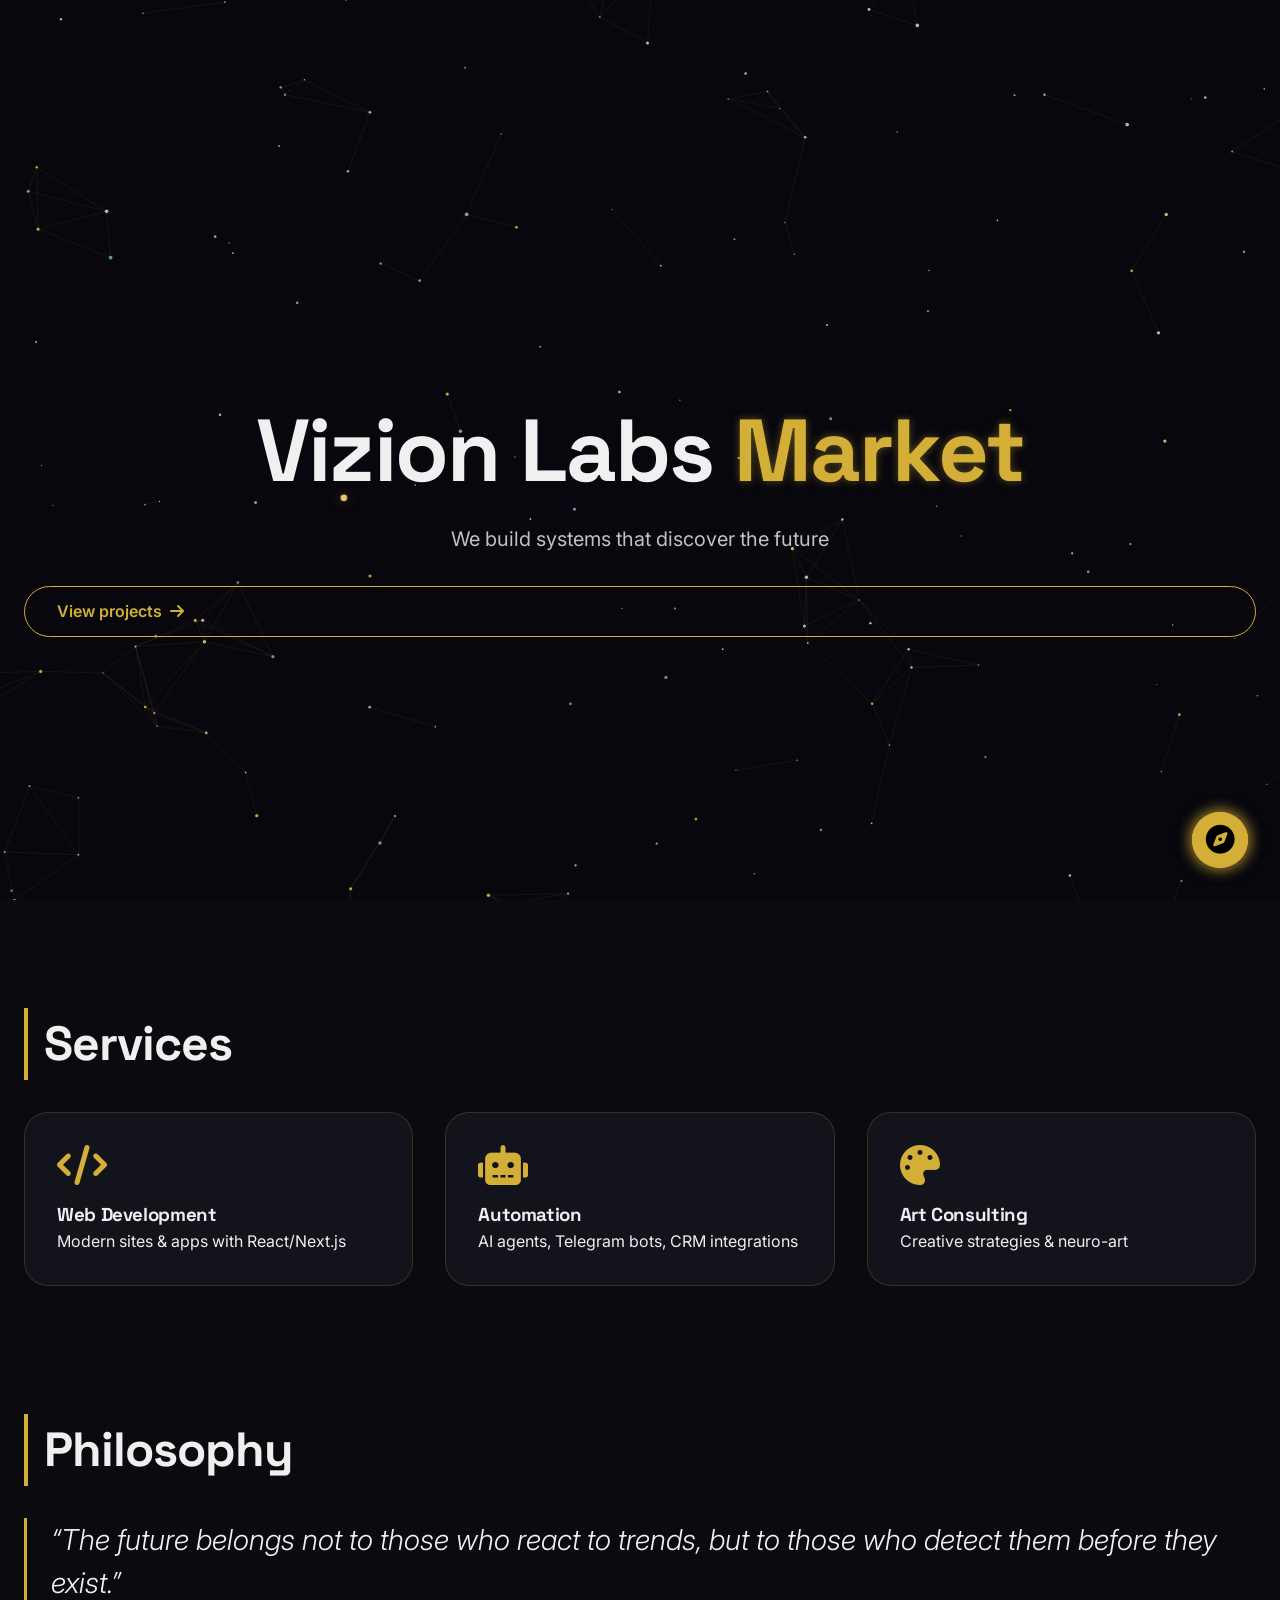
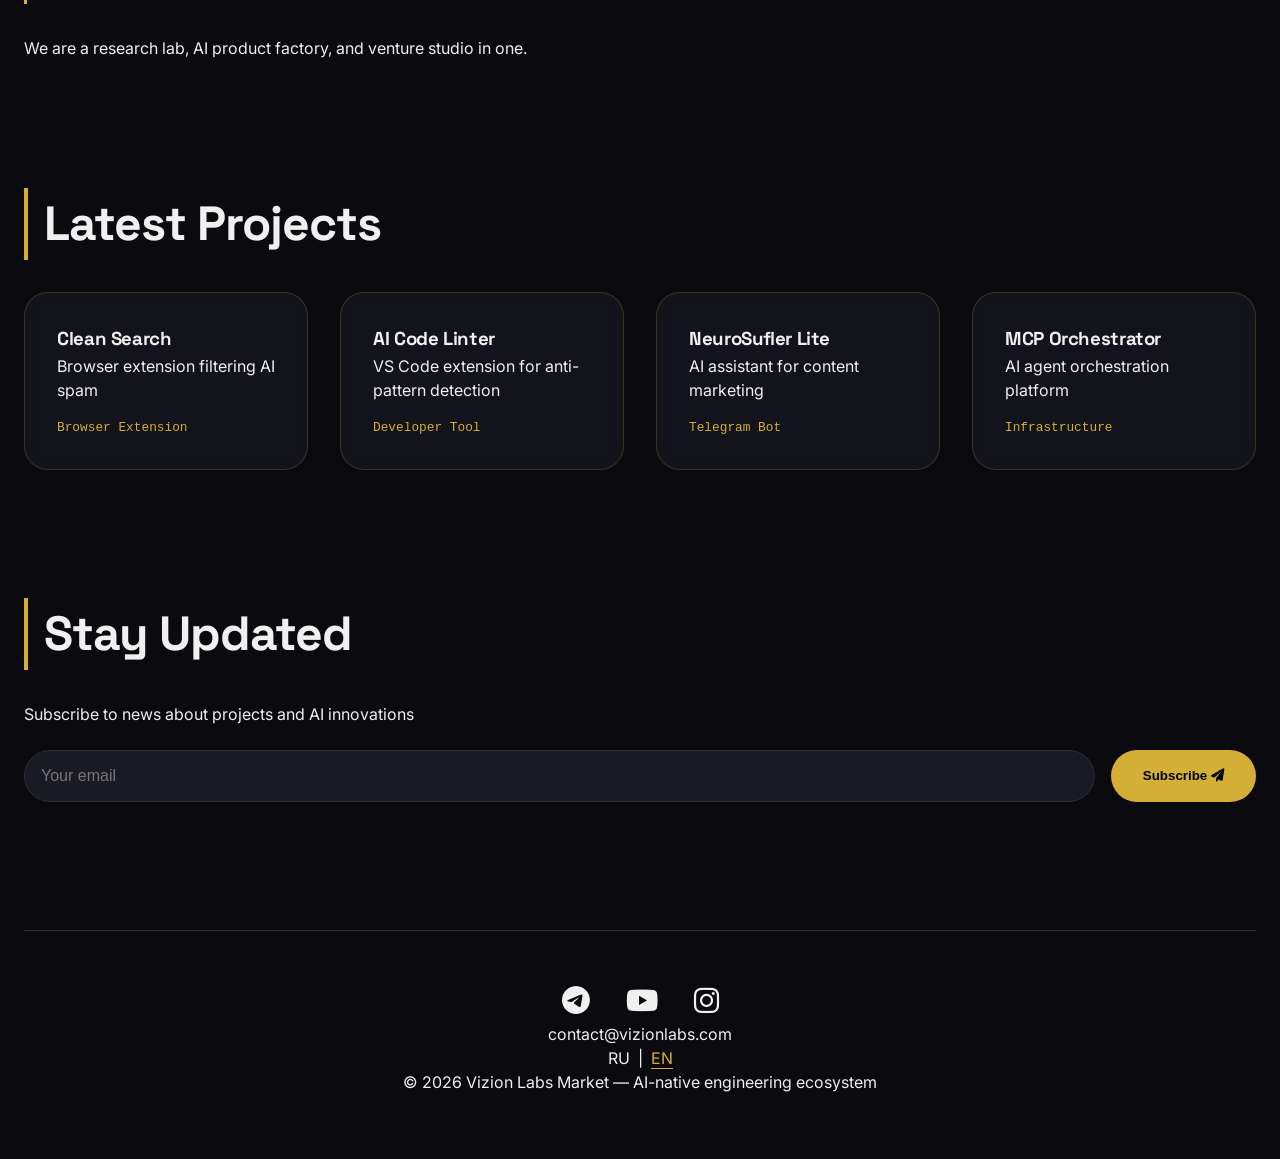
==== en/index.html @ ea59fa5a "Initial commit" ====
<!DOCTYPE html>
<html lang="en">
<head>
    <meta charset="UTF-8">
    <meta name="viewport" content="width=device-width, initial-scale=1.0, viewport-fit=cover">
    <title>Vizion Labs Market | Building the Future with AI</title>
    <meta name="description" content="Web development, automation, art consulting. Modern solutions for business.">
    <link rel="stylesheet" href="/css/styles.css">
    <link rel="stylesheet" href="https://cdnjs.cloudflare.com/ajax/libs/font-awesome/6.0.0-beta3/css/all.min.css">
    <link href="https://fonts.googleapis.com/css2?family=Inter:opsz,wght@14..32,300;14..32,400;14..32,600;14..32,700&family=Space+Grotesk:wght@400;500;600&display=swap" rel="stylesheet">
</head>
<body>

<canvas id="starCanvas"></canvas>

<!-- Вуаль и кольцо (центральное) -->
<div id="ringVeil" class="ring-veil" aria-hidden="true"></div>
<div id="ringMenu" class="ring-menu" aria-hidden="true">
    <div class="ringItem" data-action="atrium"><i class="fas fa-home"></i><span>Главная</span></div>
    <div class="ringItem" data-action="services"><i class="fas fa-cogs"></i><span>Услуги</span></div>
    <div class="ringItem" data-action="projects"><i class="fas fa-folder-open"></i><span>Проекты</span></div>
    <div class="ringItem" data-action="subscribe"><i class="fas fa-envelope"></i><span>Подписка</span></div>
    <div class="ringItem" data-action="lang"><i class="fas fa-globe"></i><span>English</span></div>
    <div class="ringItem" data-action="close"><i class="fas fa-times"></i><span>Закрыть</span></div>
</div>

<button id="radialToggle" class="radial-toggle"><i class="fas fa-compass"></i></button>
<div id="radialMenu" class="radial-menu hidden">
    <div class="radial-item" data-target="home"><i class="fas fa-home"></i><span>Главная</span></div>
    <div class="radial-item" data-target="services"><i class="fas fa-cogs"></i><span>Услуги</span></div>
    <div class="radial-item" data-target="projects"><i class="fas fa-folder-open"></i><span>Проекты</span></div>
    <div class="radial-item" data-target="subscribe"><i class="fas fa-envelope"></i><span>Подписка</span></div>
    <div class="radial-item lang-toggle" data-lang="en"><i class="fas fa-globe"></i><span>English</span></div>
</div>

<div id="tabHint" style="position: fixed; bottom: 20px; left: 20px; background: rgba(0,0,0,0.7); color: #d4af37; padding: 8px 16px; border-radius: 40px; font-size: 0.8rem; opacity: 0; transition: opacity 0.3s; z-index: 10000; pointer-events: none;">Press [Tab] for Nexus Ring</div>

<div class="container">
    <section class="hero" id="home">
        <h1 class="glow">Vizion Labs <span class="gold">Market</span></h1>
        <p class="subtitle">We build systems that discover the future</p>
        <a href="#projects" class="btn-primary">View projects <i class="fas fa-arrow-right"></i></a>
    </section>

    <section class="services" id="services">
        <h2>Services</h2>
        <div class="cards">
            <div class="card"><i class="fas fa-code"></i><h3>Web Development</h3><p>Modern sites & apps with React/Next.js</p></div>
            <div class="card"><i class="fas fa-robot"></i><h3>Automation</h3><p>AI agents, Telegram bots, CRM integrations</p></div>
            <div class="card"><i class="fas fa-palette"></i><h3>Art Consulting</h3><p>Creative strategies & neuro-art</p></div>
        </div>
    </section>

    <section class="about" id="about">
        <h2>Philosophy</h2>
        <p class="quote">“The future belongs not to those who react to trends, but to those who detect them before they exist.”</p>
        <p>We are a research lab, AI product factory, and venture studio in one.</p>
    </section>

    <section class="projects" id="projects">
        <h2>Latest Projects</h2>
        <div class="project-grid">
            <div class="project-card"><h3>Clean Search</h3><p>Browser extension filtering AI spam</p><span class="tech">Browser Extension</span></div>
            <div class="project-card"><h3>AI Code Linter</h3><p>VS Code extension for anti-pattern detection</p><span class="tech">Developer Tool</span></div>
            <div class="project-card"><h3>NeuroSufler Lite</h3><p>AI assistant for content marketing</p><span class="tech">Telegram Bot</span></div>
            <div class="project-card"><h3>MCP Orchestrator</h3><p>AI agent orchestration platform</p><span class="tech">Infrastructure</span></div>
        </div>
    </section>

    <section class="subscribe" id="subscribe">
        <h2>Stay Updated</h2>
        <p>Subscribe to news about projects and AI innovations</p>
        <form id="subscribeForm">
            <input type="email" id="email" placeholder="Your email" required>
            <button type="submit">Subscribe <i class="fas fa-paper-plane"></i></button>
        </form>
        <div id="formMessage" class="message"></div>
    </section>

    <footer>
        <div class="social-links">
            <a href="https://t.me/vizion_labs" target="_blank" aria-label="Telegram"><i class="fab fa-telegram"></i></a>
            <a href="https://youtube.com/@vizionlabs" target="_blank" aria-label="YouTube"><i class="fab fa-youtube"></i></a>
            <a href="https://instagram.com/vizionlabs" target="_blank" aria-label="Instagram"><i class="fab fa-instagram"></i></a>
        </div>
        <p>contact@vizionlabs.com</p>
        <div class="lang-switch">
            <a href="/">RU</a> | <a href="/en/" class="active">EN</a>
        </div>
        <p class="copyright">© 2026 Vizion Labs Market — AI-native engineering ecosystem</p>
    </footer>
</div>

<button id="radialToggle" class="radial-toggle"><i class="fas fa-compass"></i></button>
<div id="radialMenu" class="radial-menu hidden">
    <div class="radial-item" data-target="home"><i class="fas fa-home"></i><span>Home</span></div>
    <div class="radial-item" data-target="services"><i class="fas fa-cogs"></i><span>Services</span></div>
    <div class="radial-item" data-target="projects"><i class="fas fa-folder-open"></i><span>Projects</span></div>
    <div class="radial-item" data-target="subscribe"><i class="fas fa-envelope"></i><span>Subscribe</span></div>
    <div class="radial-item lang-toggle" data-lang="ru"><i class="fas fa-globe"></i><span>Русский</span></div>
</div>

<script src="/js/starfield.js"></script>
<script src="/js/radial-menu.js"></script>
<script src="/js/main.js"></script>
</body>
<!-- Control ring  -->
<div id="ringVeil" class="ring-veil" aria-hidden="true"></div>
<div id="ringMenu" class="ring-menu" aria-hidden="true">
    <div class="ringItem" data-action="atrium">
        <i class="fas fa-home"></i><span>Home</span>
    </div>
    <div class="ringItem" data-action="services">
        <i class="fas fa-cogs"></i><span>Services</span>
    </div>
    <div class="ringItem" data-action="projects">
        <i class="fas fa-folder-open"></i><span>Projects</span>
    </div>
    <div class="ringItem" data-action="subscribe">
        <i class="fas fa-envelope"></i><span>Subscribe</span>
    </div>
    <div class="ringItem" data-action="lang">
        <i class="fas fa-globe"></i><span>English</span>
    </div>
    <div class="ringItem" data-action="close">
        <i class="fas fa-times"></i><span>Close</span>
    </div>
</div>
</html>
---- css/styles.css ----
:root {
    --black: #0a0a0f;
    --gray-dark: #1a1a24;
    --gray: #2c2c3a;
    --white: #f0f0f0;
    --gold: #d4af37;
    --gold-glow: rgba(212, 175, 55, 0.4);
    --font-sans: 'Inter', system-ui, -apple-system, sans-serif;
    --font-heading: 'Space Grotesk', monospace;
}

* {
    margin: 0;
    padding: 0;
    box-sizing: border-box;
}

body {
    background-color: var(--black);
    color: var(--white);
    font-family: var(--font-sans);
    line-height: 1.5;
    overflow-x: hidden;
}

canvas#starCanvas {
    position: fixed;
    top: 0;
    left: 0;
    width: 100%;
    height: 100%;
    z-index: 0;
    pointer-events: none;
}

.container {
    position: relative;
    z-index: 1;
    max-width: 1280px;
    margin: 0 auto;
    padding: 2rem 1.5rem;
}

section {
    margin: 8rem 0;
    scroll-margin-top: 2rem;
}

h1, h2, h3 {
    font-family: var(--font-heading);
    letter-spacing: -0.02em;
}

h1 {
    font-size: clamp(3rem, 8vw, 5.5rem);
    font-weight: 700;
    line-height: 1.1;
}

h1 .gold {
    color: var(--gold);
    text-shadow: 0 0 8px var(--gold-glow);
}

h2 {
    font-size: clamp(2rem, 5vw, 3rem);
    margin-bottom: 2rem;
    border-left: 4px solid var(--gold);
    padding-left: 1rem;
}

.hero {
    min-height: 80vh;
    display: flex;
    flex-direction: column;
    justify-content: center;
    text-align: center;
}

.subtitle {
    font-size: 1.25rem;
    margin: 1.5rem 0 2rem;
    opacity: 0.8;
    max-width: 600px;
    margin-left: auto;
    margin-right: auto;
}

.btn-primary {
    display: inline-flex;
    align-items: center;
    gap: 0.5rem;
    background: transparent;
    border: 1px solid var(--gold);
    color: var(--gold);
    padding: 0.8rem 2rem;
    font-weight: 600;
    border-radius: 40px;
    text-decoration: none;
    transition: all 0.3s ease;
}

.btn-primary:hover {
    background: var(--gold);
    color: var(--black);
    box-shadow: 0 0 15px var(--gold-glow);
}

.cards, .project-grid {
    display: grid;
    grid-template-columns: repeat(auto-fit, minmax(280px, 1fr));
    gap: 2rem;
    margin-top: 1rem;
}

.card, .project-card {
    background: rgba(26, 26, 36, 0.6);
    backdrop-filter: blur(8px);
    border-radius: 24px;
    padding: 2rem;
    border: 1px solid rgba(212, 175, 55, 0.2);
    transition: transform 0.2s, border-color 0.2s;
}

.card:hover, .project-card:hover {
    transform: translateY(-5px);
    border-color: var(--gold);
}

.card i, .project-card i {
    font-size: 2.5rem;
    color: var(--gold);
    margin-bottom: 1rem;
}

.quote {
    font-size: 1.8rem;
    font-style: italic;
    border-left: 3px solid var(--gold);
    padding-left: 1.5rem;
    margin: 2rem 0;
    font-weight: 300;
}

.tech {
    display: inline-block;
    margin-top: 1rem;
    font-size: 0.8rem;
    color: var(--gold);
    font-family: monospace;
}

.subscribe form {
    display: flex;
    flex-wrap: wrap;
    gap: 1rem;
    margin-top: 1.5rem;
}

.subscribe input {
    flex: 2;
    min-width: 200px;
    padding: 1rem;
    background: var(--gray-dark);
    border: 1px solid var(--gray);
    border-radius: 40px;
    color: white;
    font-size: 1rem;
}

.subscribe button {
    background: var(--gold);
    border: none;
    padding: 0 2rem;
    border-radius: 40px;
    font-weight: bold;
    cursor: pointer;
    transition: 0.2s;
}

.subscribe button:hover {
    background: #e2c044;
    transform: scale(0.98);
}

.message {
    margin-top: 1rem;
    font-size: 0.9rem;
}

footer {
    text-align: center;
    padding: 3rem 0 2rem;
    border-top: 1px solid var(--gray);
    margin-top: 4rem;
}

.social-links a {
    color: var(--white);
    font-size: 1.8rem;
    margin: 0 1rem;
    transition: color 0.2s;
}

.social-links a:hover {
    color: var(--gold);
}

.lang-switch a {
    color: var(--white);
    text-decoration: none;
    margin: 0 0.25rem;
}

.lang-switch a.active {
    color: var(--gold);
    border-bottom: 1px solid var(--gold);
}

/* Радиальное меню */
.radial-toggle {
    position: fixed;
    bottom: 2rem;
    right: 2rem;
    width: 56px;
    height: 56px;
    background: var(--gold);
    border: none;
    border-radius: 50%;
    font-size: 1.8rem;
    cursor: pointer;
    z-index: 200;
    box-shadow: 0 0 15px rgba(212,175,55,0.5);
    transition: 0.2s;
}

.radial-toggle:hover {
    transform: scale(1.05);
}

.radial-menu {
    position: fixed;
    bottom: 6rem;
    right: 2rem;
    display: flex;
    flex-direction: column;
    gap: 0.75rem;
    z-index: 199;
    background: rgba(10,10,15,0.9);
    backdrop-filter: blur(16px);
    padding: 1rem;
    border-radius: 40px;
    border: 1px solid var(--gold);
    transition: all 0.2s;
}

.radial-menu.hidden {
    display: none;
}

.radial-item {
    display: flex;
    align-items: center;
    gap: 0.75rem;
    padding: 0.5rem 1.2rem;
    cursor: pointer;
    border-radius: 40px;
    transition: background 0.2s;
}

.radial-item:hover {
    background: rgba(212,175,55,0.2);
}

.radial-item i {
    width: 24px;
    color: var(--gold);
}

@media (max-width: 768px) {
    .container {
        padding: 1rem;
    }
    section {
        margin: 4rem 0;
    }
    .quote {
        font-size: 1.2rem;
    }
    .radial-menu {
        right: 1rem;
        bottom: 5rem;
    }
}

/* Размытие фона при открытом меню */
body.menu-open {
    overflow: hidden;
}

body.menu-open .container {
    filter: blur(4px);
    transition: filter 0.2s ease;
}

body.menu-open canvas#starCanvas {
    filter: blur(4px);
}

/* Радиальное меню (улучшенное) */
.radial-toggle {
    position: fixed;
    bottom: 2rem;
    right: 2rem;
    width: 56px;
    height: 56px;
    background: var(--gold);
    border: none;
    border-radius: 50%;
    font-size: 1.8rem;
    cursor: pointer;
    z-index: 200;
    box-shadow: 0 0 15px rgba(212,175,55,0.6);
    transition: 0.2s;
}

.radial-menu {
    position: fixed;
    bottom: 7rem;
    right: 2rem;
    display: flex;
    flex-direction: column;
    gap: 0.75rem;
    z-index: 210;
    background: rgba(10, 10, 20, 0.95);
    backdrop-filter: blur(12px);
    padding: 1rem 0.5rem;
    border-radius: 60px;
    border: 1px solid var(--gold);
    transition: all 0.2s;
    box-shadow: 0 0 20px rgba(0,0,0,0.5);
}

.radial-menu.hidden {
    display: none;
}

.radial-item {
    display: flex;
    align-items: center;
    gap: 0.75rem;
    padding: 0.5rem 1.2rem;
    cursor: pointer;
    border-radius: 40px;
    transition: background 0.2s;
}

.radial-item:hover {
    background: rgba(212, 175, 55, 0.25);
}

.radial-item i {
    width: 24px;
    color: var(--gold);
    font-size: 1.2rem;
}
/* Центральное кольцо Nexus Ring */
.ring-veil {
    position: fixed;
    top: 0;
    left: 0;
    width: 100%;
    height: 100%;
    background: rgba(0, 0, 0, 0.6);
    backdrop-filter: blur(8px);
    z-index: 9998;
    opacity: 0;
    visibility: hidden;
    transition: opacity 0.2s, visibility 0s linear 0.2s;
}
.ring-veil.active {
    opacity: 1;
    visibility: visible;
    transition: opacity 0.2s;
}
.ring-menu {
    position: fixed;
    top: 50%;
    left: 50%;
    transform: translate(-50%, -50%) scale(0.9);
    width: 280px;
    height: 280px;
    border-radius: 50%;
    background: rgba(10, 10, 20, 0.85);
    backdrop-filter: blur(12px);
    border: 2px solid var(--gold);
    box-shadow: 0 0 40px rgba(212, 175, 55, 0.3);
    z-index: 9999;
    opacity: 0;
    visibility: hidden;
    transition: 0.2s;
    display: flex;
    align-items: center;
    justify-content: center;
}
.ring-menu.active {
    opacity: 1;
    visibility: visible;
    transform: translate(-50%, -50%) scale(1);
}
.ringItem {
    position: absolute;
    width: 70px;
    height: 70px;
    background: rgba(0, 0, 0, 0.7);
    border: 1px solid var(--gold);
    border-radius: 50%;
    display: flex;
    flex-direction: column;
    align-items: center;
    justify-content: center;
    gap: 5px;
    cursor: pointer;
    transition: all 0.2s;
    color: var(--gold);
    font-size: 0.7rem;
    text-align: center;
    backdrop-filter: blur(4px);
}
.ringItem i {
    font-size: 1.6rem;
}
.ringItem:hover {
    background: var(--gold);
    color: black;
    transform: scale(1.05);
    border-color: white;
}
/* Расположение пунктов по кругу */
.ringItem[data-action="atrium"]    { top: 15%; left: 50%; transform: translateX(-50%); }
.ringItem[data-action="services"]  { top: 50%; right: 5%; transform: translateY(-50%); }
.ringItem[data-action="projects"]  { bottom: 15%; left: 50%; transform: translateX(-50%); }
.ringItem[data-action="subscribe"] { top: 50%; left: 5%; transform: translateY(-50%); }
.ringItem[data-action="lang"]      { top: 30%; right: 15%; }
.ringItem[data-action="close"]     { bottom: 30%; left: 15%; }

/* === Радиальное меню (компас) === */
.radial-toggle {
    position: fixed;
    bottom: 2rem;
    right: 2rem;
    width: 56px;
    height: 56px;
    background: var(--gold);
    border: none;
    border-radius: 50%;
    font-size: 1.8rem;
    cursor: pointer;
    z-index: 200;
    box-shadow: 0 0 15px rgba(212,175,55,0.6);
    transition: 0.2s;
}
.radial-toggle:hover {
    transform: scale(1.05);
}
.radial-menu {
    position: fixed;
    bottom: 6rem;
    right: 2rem;
    display: flex;
    flex-direction: column;
    gap: 0.75rem;
    background: rgba(10,10,20,0.95);
    backdrop-filter: blur(16px);
    padding: 1rem;
    border-radius: 40px;
    border: 1px solid var(--gold);
    z-index: 199;
    transition: all 0.2s;
}
.radial-menu.hidden {
    display: none;
}
.radial-item {
    display: flex;
    align-items: center;
    gap: 0.75rem;
    padding: 0.5rem 1.2rem;
    cursor: pointer;
    border-radius: 40px;
}
.radial-item:hover {
    background: rgba(212,175,55,0.2);
}
.radial-item i {
    width: 24px;
    color: var(--gold);
}

/* === Центральное кольцо (Nexus Ring) === */
.ring-veil {
    position: fixed;
    top: 0;
    left: 0;
    width: 100%;
    height: 100%;
    background: rgba(0, 0, 0, 0.7);
    backdrop-filter: blur(8px);
    z-index: 9998;
    opacity: 0;
    visibility: hidden;
    transition: opacity 0.2s, visibility 0s linear 0.2s;
}
.ring-veil.active {
    opacity: 1;
    visibility: visible;
    transition: opacity 0.2s;
}
.ring-menu {
    position: fixed;
    top: 50%;
    left: 50%;
    transform: translate(-50%, -50%) scale(0.9);
    width: 280px;
    height: 280px;
    border-radius: 50%;
    background: rgba(10, 10, 20, 0.9);
    backdrop-filter: blur(12px);
    border: 2px solid var(--gold);
    box-shadow: 0 0 40px rgba(212, 175, 55, 0.3);
    z-index: 9999;
    opacity: 0;
    visibility: hidden;
    transition: 0.2s;
    display: flex;
    align-items: center;
    justify-content: center;
}
.ring-menu.active {
    opacity: 1;
    visibility: visible;
    transform: translate(-50%, -50%) scale(1);
}
.ringItem {
    position: absolute;
    width: 70px;
    height: 70px;
    background: rgba(0, 0, 0, 0.8);
    border: 1px solid var(--gold);
    border-radius: 50%;
    display: flex;
    flex-direction: column;
    align-items: center;
    justify-content: center;
    gap: 5px;
    cursor: pointer;
    transition: all 0.2s;
    color: var(--gold);
    font-size: 0.7rem;
    text-align: center;
    backdrop-filter: blur(4px);
}
.ringItem i {
    font-size: 1.6rem;
}
.ringItem:hover {
    background: var(--gold);
    color: black;
    transform: scale(1.05);
    border-color: white;
}
.ringItem[data-action="atrium"]    { top: 15%; left: 50%; transform: translateX(-50%); }
.ringItem[data-action="services"]  { top: 50%; right: 5%; transform: translateY(-50%); }
.ringItem[data-action="projects"]  { bottom: 15%; left: 50%; transform: translateX(-50%); }
.ringItem[data-action="subscribe"] { top: 50%; left: 5%; transform: translateY(-50%); }
.ringItem[data-action="lang"]      { top: 30%; right: 15%; }
.ringItem[data-action="close"]     { bottom: 30%; left: 15%; }

/* При открытом любом меню фон может быть размыт (опционально) */
body.ring-open .container,
body.menu-open .container {
    filter: blur(4px);
    transition: filter 0.2s;
}
body.ring-open canvas#starCanvas,
body.menu-open canvas#starCanvas {
    filter: blur(4px);
}
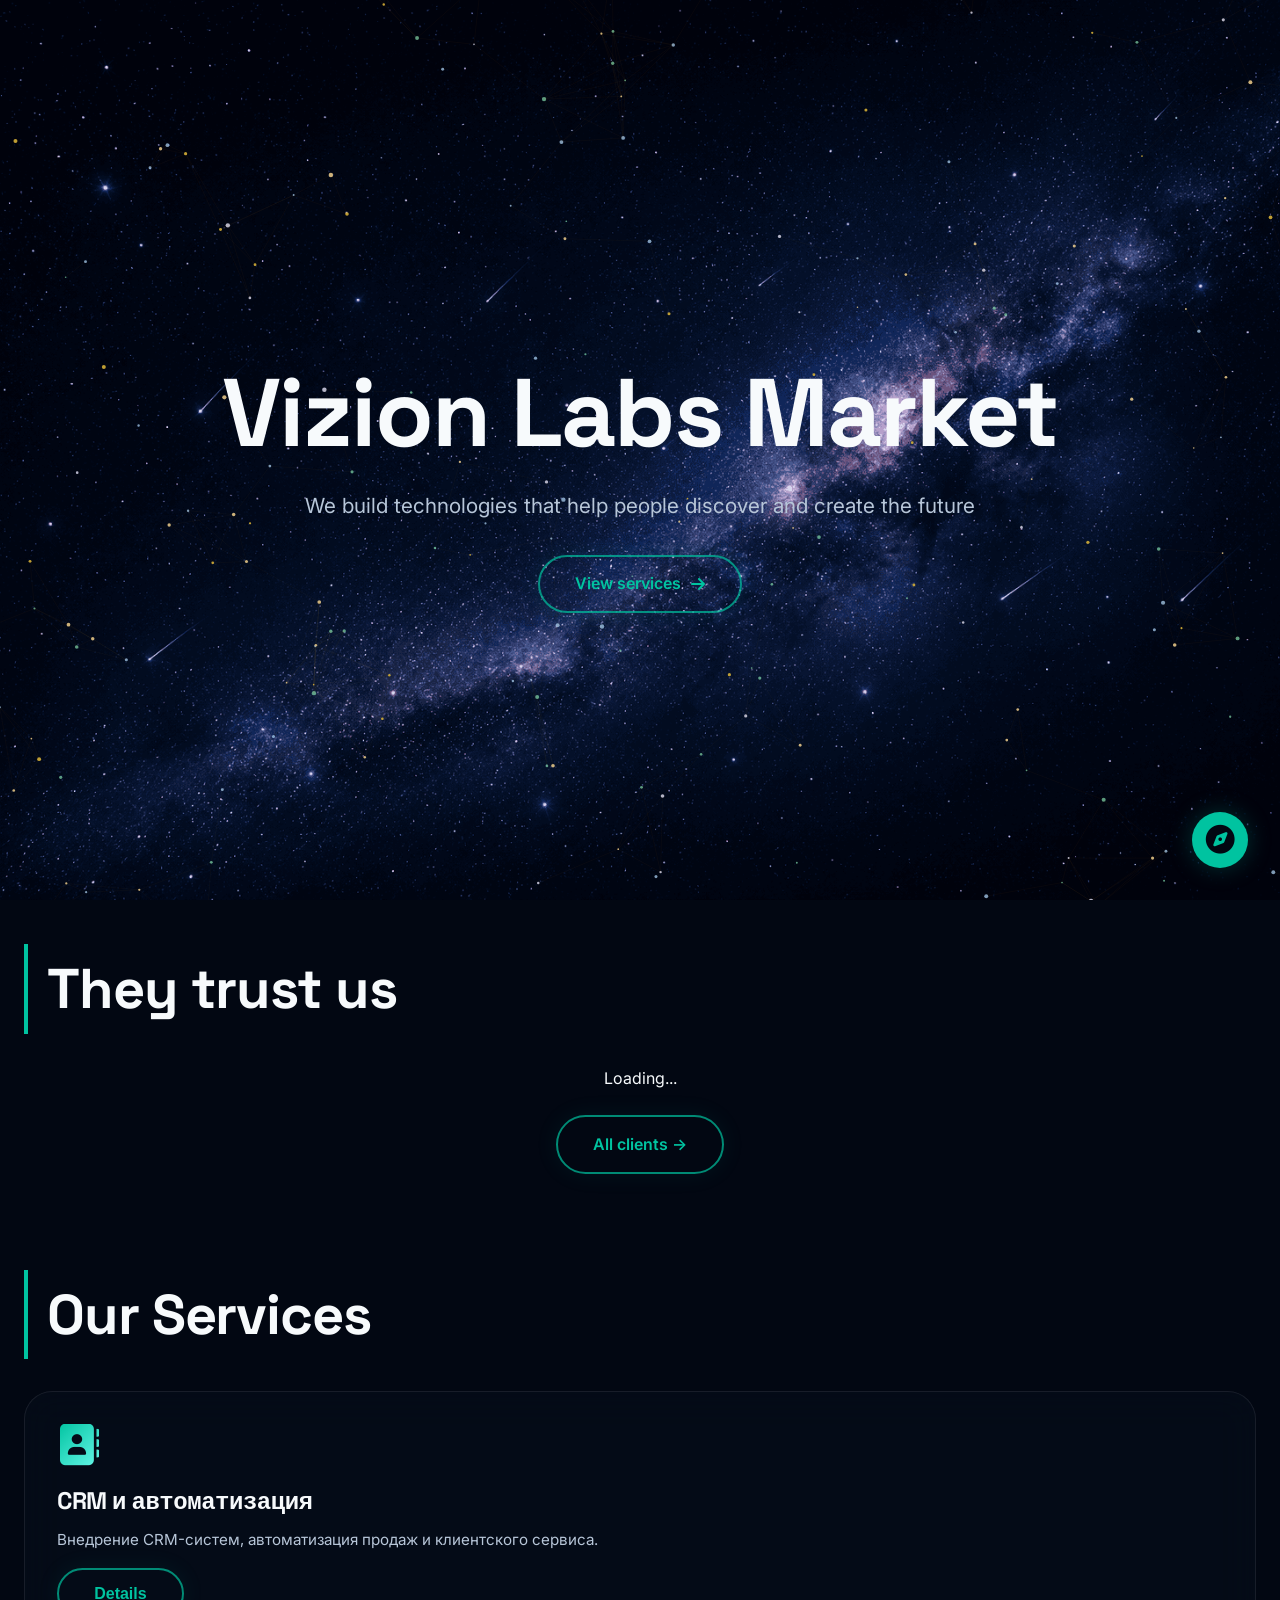
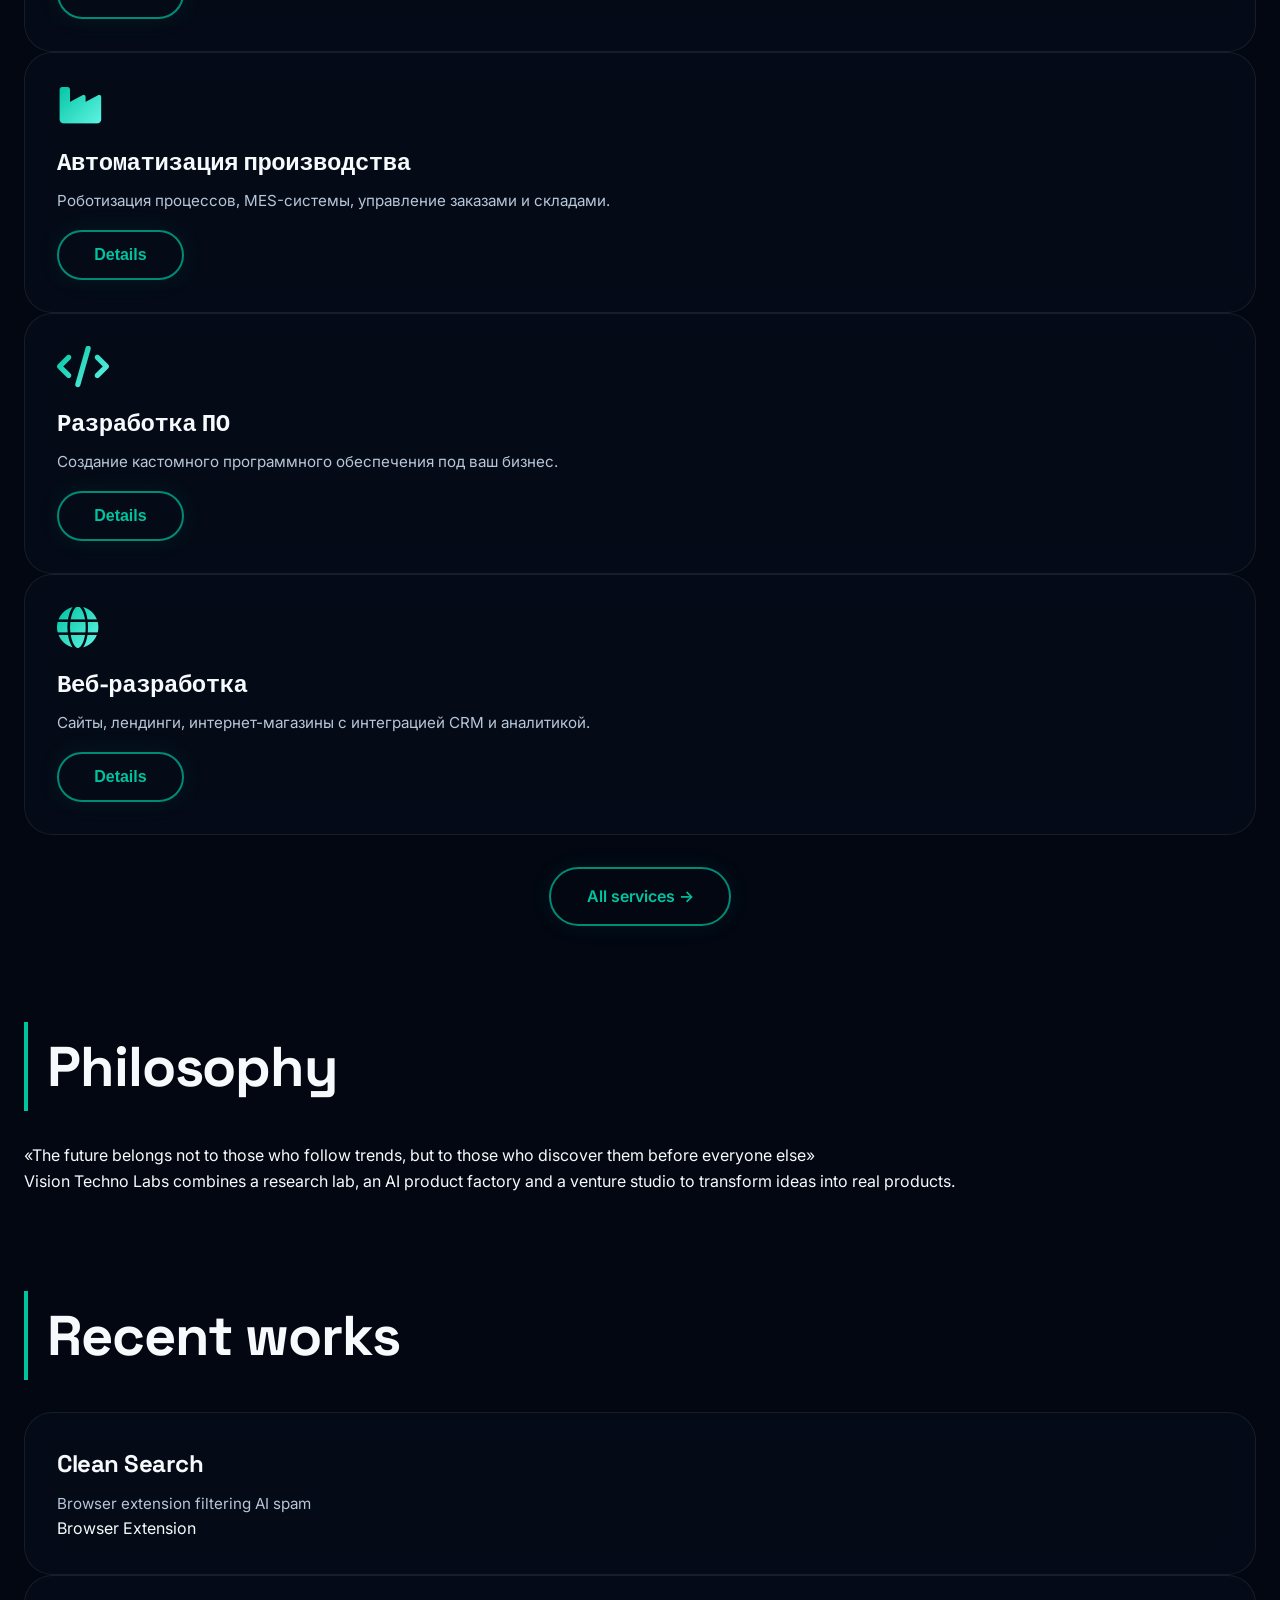
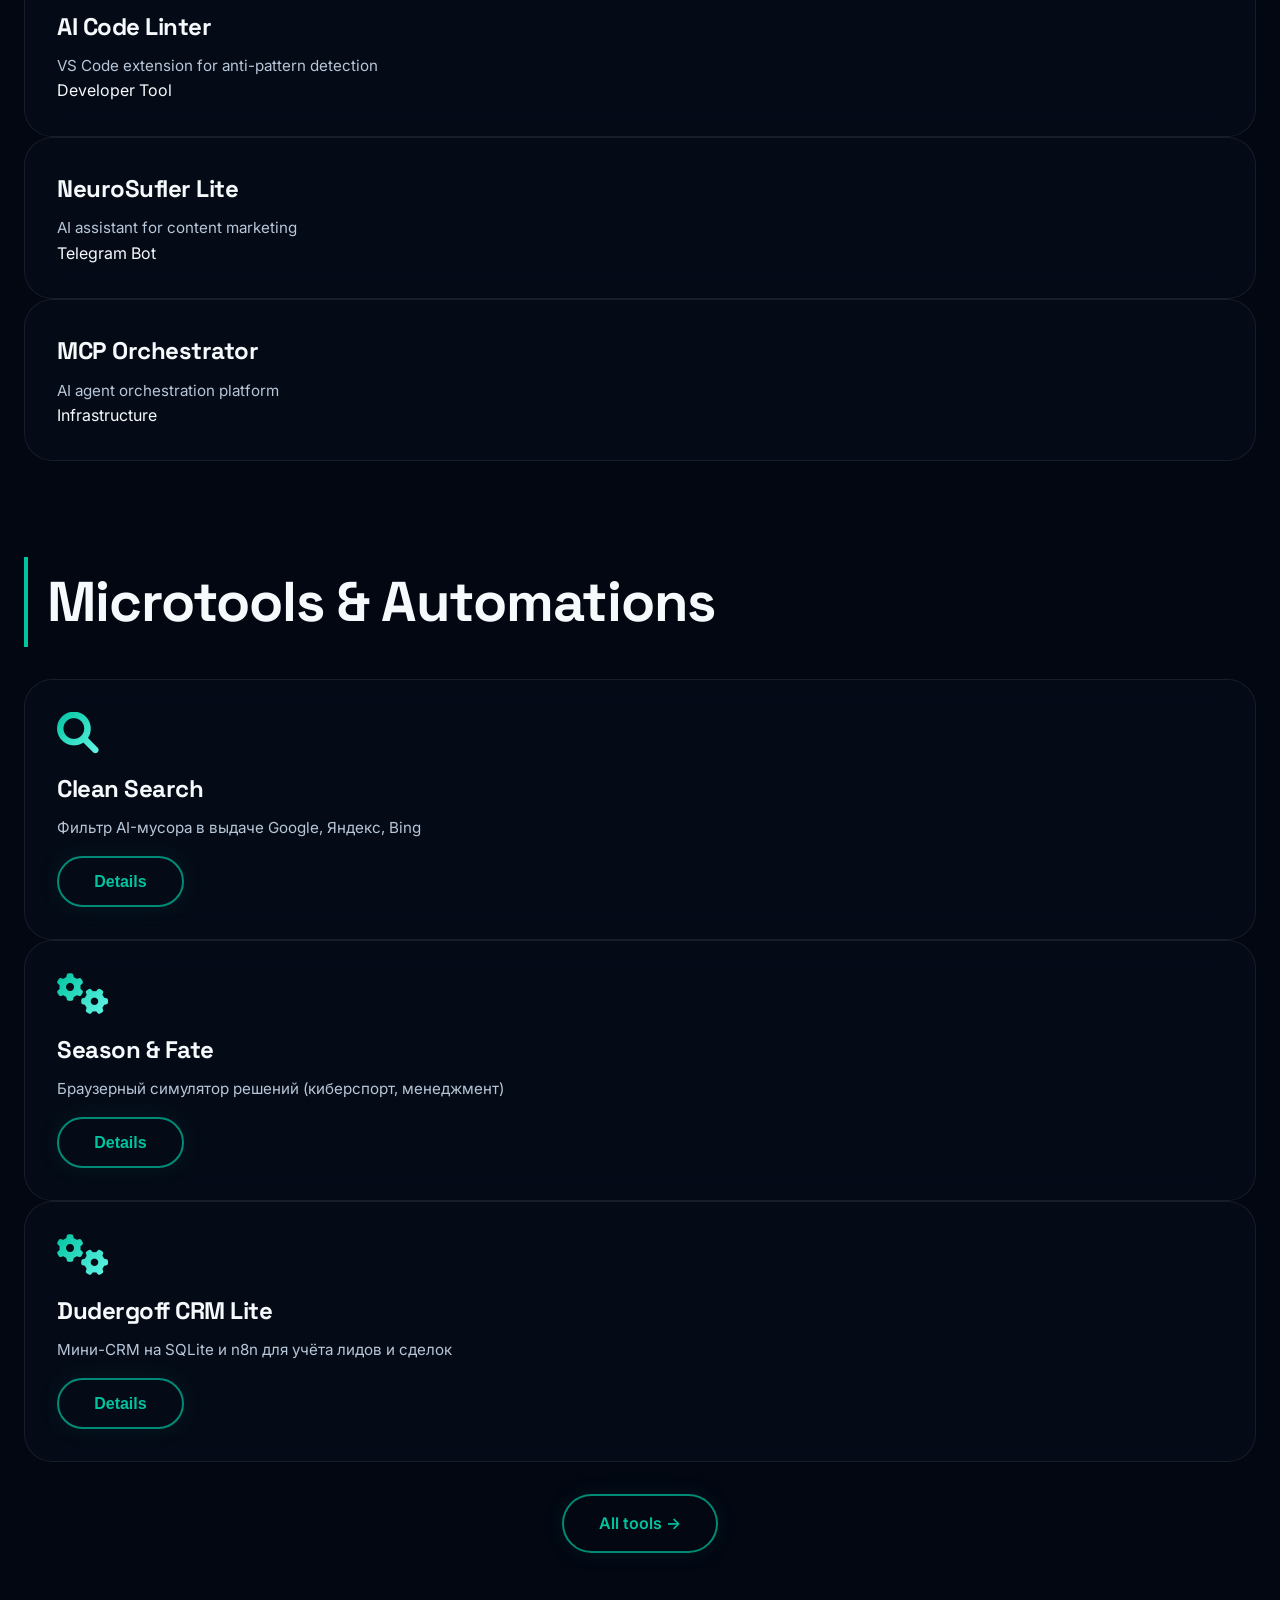
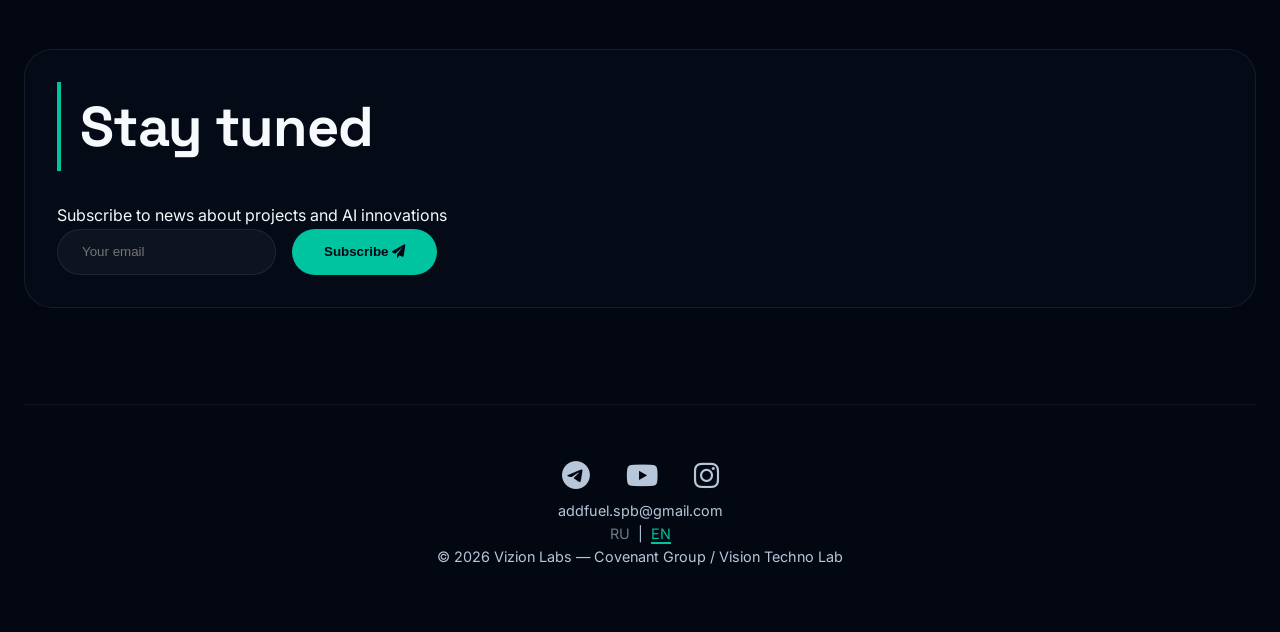
==== commit 960c640d: "Add new pages, assets, and design system" ====
--- a/en/index.html
+++ b/en/index.html
@@ -1,64 +1,66 @@
 <!DOCTYPE html>
 <html lang="en">
 <head>
-    <meta charset="UTF-8">
-    <meta name="viewport" content="width=device-width, initial-scale=1.0, viewport-fit=cover">
-    <title>Vizion Labs Market | Building the Future with AI</title>
-    <meta name="description" content="Web development, automation, art consulting. Modern solutions for business.">
-    <link rel="stylesheet" href="/css/styles.css">
-    <link rel="stylesheet" href="https://cdnjs.cloudflare.com/ajax/libs/font-awesome/6.0.0-beta3/css/all.min.css">
-    <link href="https://fonts.googleapis.com/css2?family=Inter:opsz,wght@14..32,300;14..32,400;14..32,600;14..32,700&family=Space+Grotesk:wght@400;500;600&display=swap" rel="stylesheet">
+    <meta charset="UTF-8" />
+    <meta name="viewport" content="width=device-width, initial-scale=1.0, viewport-fit=cover" />
+    <title>Vision Techno Labs — a technology lab creating software, automation, AI products and games that help people work smarter, learn faster and explore new ideas</title>
+    <meta name="description" content="Comprehensive IT services: process automation, software development, websites, marketing, game dev, publishing. Business solutions from Vizion Labs." />
+    <link rel="stylesheet" href="/css/styles.css" />
+    <link rel="stylesheet" href="https://cdnjs.cloudflare.com/ajax/libs/font-awesome/6.0.0-beta3/css/all.min.css" />
+    <link href="https://fonts.googleapis.com/css2?family=Inter:opsz,wght@14..32,300;400;600;700&family=Space+Grotesk:wght@400;500;600&display=swap" rel="stylesheet" />
 </head>
 <body>
 
+<!-- Stars -->
 <canvas id="starCanvas"></canvas>
-
-<!-- Вуаль и кольцо (центральное) -->
-<div id="ringVeil" class="ring-veil" aria-hidden="true"></div>
-<div id="ringMenu" class="ring-menu" aria-hidden="true">
-    <div class="ringItem" data-action="atrium"><i class="fas fa-home"></i><span>Главная</span></div>
-    <div class="ringItem" data-action="services"><i class="fas fa-cogs"></i><span>Услуги</span></div>
-    <div class="ringItem" data-action="projects"><i class="fas fa-folder-open"></i><span>Проекты</span></div>
-    <div class="ringItem" data-action="subscribe"><i class="fas fa-envelope"></i><span>Подписка</span></div>
-    <div class="ringItem" data-action="lang"><i class="fas fa-globe"></i><span>English</span></div>
-    <div class="ringItem" data-action="close"><i class="fas fa-times"></i><span>Закрыть</span></div>
-</div>
 
 <button id="radialToggle" class="radial-toggle"><i class="fas fa-compass"></i></button>
 <div id="radialMenu" class="radial-menu hidden">
-    <div class="radial-item" data-target="home"><i class="fas fa-home"></i><span>Главная</span></div>
-    <div class="radial-item" data-target="services"><i class="fas fa-cogs"></i><span>Услуги</span></div>
-    <div class="radial-item" data-target="projects"><i class="fas fa-folder-open"></i><span>Проекты</span></div>
-    <div class="radial-item" data-target="subscribe"><i class="fas fa-envelope"></i><span>Подписка</span></div>
-    <div class="radial-item lang-toggle" data-lang="en"><i class="fas fa-globe"></i><span>English</span></div>
+    <div class="radial-item" data-href="/en/"><i class="fas fa-home"></i><span>Home</span></div>
+    <div class="radial-item" data-href="/en/services.html"><i class="fas fa-cubes"></i><span>Services</span></div>
+    <div class="radial-item" data-href="/en/cases.html"><i class="fas fa-briefcase"></i><span>Cases</span></div>
+    <div class="radial-item" data-href="/en/labs.html"><i class="fas fa-tools"></i><span>Products</span></div>
+    <div class="radial-item" data-href="/clients.html"><i class="fas fa-handshake"></i><span>Clients</span></div>
+    <div class="radial-item" data-href="/en/#subscribe"><i class="fas fa-envelope"></i><span>Subscribe</span></div>
+    <div class="radial-item lang-toggle" data-lang="ru"><i class="fas fa-globe"></i><span>Русский</span></div>
 </div>
 
-<div id="tabHint" style="position: fixed; bottom: 20px; left: 20px; background: rgba(0,0,0,0.7); color: #d4af37; padding: 8px 16px; border-radius: 40px; font-size: 0.8rem; opacity: 0; transition: opacity 0.3s; z-index: 10000; pointer-events: none;">Press [Tab] for Nexus Ring</div>
+<div class="container">
 
-<div class="container">
     <section class="hero" id="home">
         <h1 class="glow">Vizion Labs <span class="gold">Market</span></h1>
-        <p class="subtitle">We build systems that discover the future</p>
-        <a href="#projects" class="btn-primary">View projects <i class="fas fa-arrow-right"></i></a>
+        <p class="subtitle">We build technologies that help people discover and create the future</p>
+        <a href="#services-preview" class="btn-primary">View services <i class="fas fa-arrow-right"></i></a>
     </section>
 
-    <section class="services" id="services">
-        <h2>Services</h2>
-        <div class="cards">
-            <div class="card"><i class="fas fa-code"></i><h3>Web Development</h3><p>Modern sites & apps with React/Next.js</p></div>
-            <div class="card"><i class="fas fa-robot"></i><h3>Automation</h3><p>AI agents, Telegram bots, CRM integrations</p></div>
-            <div class="card"><i class="fas fa-palette"></i><h3>Art Consulting</h3><p>Creative strategies & neuro-art</p></div>
+    <section class="clients-preview">
+    <h2>They trust us</h2>
+    <div class="clients-logos" id="featuredClients">
+        <div class="loading">Loading...</div>
+    </div>
+    <div style="text-align:center; margin-top:1.5rem;">
+        <a href="/clients.html" class="btn-primary">All clients →</a>
+    </div>
+</section>
+
+    <section class="services-preview" id="services-preview">
+        <h2>Our Services</h2>
+        <div class="cards" id="previewServices">
+            <div class="loading">Loading...</div>
+        </div>
+        <div style="text-align:center; margin-top:2rem;">
+            <a href="/en/services.html" class="btn-primary">All services →</a>
         </div>
     </section>
 
     <section class="about" id="about">
         <h2>Philosophy</h2>
-        <p class="quote">“The future belongs not to those who react to trends, but to those who detect them before they exist.”</p>
-        <p>We are a research lab, AI product factory, and venture studio in one.</p>
+        <p class="quote">«The future belongs not to those who follow trends, but to those who discover them before everyone else»</p>
+        <p>Vision Techno Labs combines a research lab, an AI product factory and a venture studio to transform ideas into real products.</p>
     </section>
 
     <section class="projects" id="projects">
-        <h2>Latest Projects</h2>
+        <h2>Recent works</h2>
         <div class="project-grid">
             <div class="project-card"><h3>Clean Search</h3><p>Browser extension filtering AI spam</p><span class="tech">Browser Extension</span></div>
             <div class="project-card"><h3>AI Code Linter</h3><p>VS Code extension for anti-pattern detection</p><span class="tech">Developer Tool</span></div>
@@ -67,11 +69,21 @@
         </div>
     </section>
 
+    <section class="products-showcase" id="labs">
+        <h2>Microtools & Automations</h2>
+        <div class="cards" id="featured-products">
+            <div class="loading">Loading...</div>
+        </div>
+        <div style="text-align:center; margin-top:2rem;">
+            <a href="/en/labs.html" class="btn-primary">All tools →</a>
+        </div>
+    </section>
+
     <section class="subscribe" id="subscribe">
-        <h2>Stay Updated</h2>
+        <h2>Stay tuned</h2>
         <p>Subscribe to news about projects and AI innovations</p>
         <form id="subscribeForm">
-            <input type="email" id="email" placeholder="Your email" required>
+            <input type="email" id="email" placeholder="Your email" required />
             <button type="submit">Subscribe <i class="fas fa-paper-plane"></i></button>
         </form>
         <div id="formMessage" class="message"></div>
@@ -79,51 +91,63 @@
 
     <footer>
         <div class="social-links">
-            <a href="https://t.me/vizion_labs" target="_blank" aria-label="Telegram"><i class="fab fa-telegram"></i></a>
-            <a href="https://youtube.com/@vizionlabs" target="_blank" aria-label="YouTube"><i class="fab fa-youtube"></i></a>
-            <a href="https://instagram.com/vizionlabs" target="_blank" aria-label="Instagram"><i class="fab fa-instagram"></i></a>
+            <a href="https://t.me/vi3ionlab" target="_blank" aria-label="Telegram"><i class="fab fa-telegram"></i></a>
+            <a href="https://youtube.com/@addfuel4699" target="_blank" aria-label="YouTube"><i class="fab fa-youtube"></i></a>
+            <a href="https://instagram.com/dr.r0cknr0ll" target="_blank" aria-label="Instagram"><i class="fab fa-instagram"></i></a>
         </div>
-        <p>contact@vizionlabs.com</p>
+        <p>addfuel.spb@gmail.com</p>
         <div class="lang-switch">
             <a href="/">RU</a> | <a href="/en/" class="active">EN</a>
         </div>
-        <p class="copyright">© 2026 Vizion Labs Market — AI-native engineering ecosystem</p>
+        <p class="copyright">© 2026 Vizion Labs — Covenant Group / Vision Techno Lab</p>
     </footer>
-</div>
-
-<button id="radialToggle" class="radial-toggle"><i class="fas fa-compass"></i></button>
-<div id="radialMenu" class="radial-menu hidden">
-    <div class="radial-item" data-target="home"><i class="fas fa-home"></i><span>Home</span></div>
-    <div class="radial-item" data-target="services"><i class="fas fa-cogs"></i><span>Services</span></div>
-    <div class="radial-item" data-target="projects"><i class="fas fa-folder-open"></i><span>Projects</span></div>
-    <div class="radial-item" data-target="subscribe"><i class="fas fa-envelope"></i><span>Subscribe</span></div>
-    <div class="radial-item lang-toggle" data-lang="ru"><i class="fas fa-globe"></i><span>Русский</span></div>
 </div>
 
 <script src="/js/starfield.js"></script>
 <script src="/js/radial-menu.js"></script>
 <script src="/js/main.js"></script>
+
+<script>
+    fetch('/data/services.json')
+        .then(res => res.json())
+        .then(data => {
+            const container = document.getElementById('previewServices');
+            if (!container) return;
+            const preview = data.services.slice(0, 4);
+            container.innerHTML = preview.map(s => `
+                <div class="card">
+                    <i class="fas ${s.icon}"></i>
+                    <h3>${s.title}</h3>
+                    <p>${s.short}</p>
+                    <button onclick="window.location.href='/en/services.html'" class="btn-primary" style="margin-top:1rem;">Details</button>
+                </div>
+            `).join('');
+        })
+        .catch(err => {
+            console.error(err);
+            document.getElementById('previewServices').innerHTML = '<p>Failed to load services.</p>';
+        });
+
+    fetch('/data/products.json')
+        .then(res => res.json())
+        .then(data => {
+            const container = document.getElementById('featured-products');
+            if (!container) return;
+            const featured = data.products.filter(p => p.featured === true).slice(0, 4);
+            container.innerHTML = featured.map(p => `
+                <div class="card">
+                    <i class="fas ${p.id === 'clean-search' ? 'fa-search' : 'fa-cogs'}"></i>
+                    <h3>${p.title}</h3>
+                    <p>${p.short}</p>
+                    <button onclick="window.location.href='/en/labs.html'" class="btn-primary" style="margin-top:1rem;">Details</button>
+                </div>
+            `).join('');
+        })
+        .catch(err => {
+            console.error(err);
+            document.getElementById('featured-products').innerHTML = '<p>Failed to load products.</p>';
+        });
+</script>
+
 </body>
-<!-- Control ring  -->
-<div id="ringVeil" class="ring-veil" aria-hidden="true"></div>
-<div id="ringMenu" class="ring-menu" aria-hidden="true">
-    <div class="ringItem" data-action="atrium">
-        <i class="fas fa-home"></i><span>Home</span>
-    </div>
-    <div class="ringItem" data-action="services">
-        <i class="fas fa-cogs"></i><span>Services</span>
-    </div>
-    <div class="ringItem" data-action="projects">
-        <i class="fas fa-folder-open"></i><span>Projects</span>
-    </div>
-    <div class="ringItem" data-action="subscribe">
-        <i class="fas fa-envelope"></i><span>Subscribe</span>
-    </div>
-    <div class="ringItem" data-action="lang">
-        <i class="fas fa-globe"></i><span>English</span>
-    </div>
-    <div class="ringItem" data-action="close">
-        <i class="fas fa-times"></i><span>Close</span>
-    </div>
-</div>
 </html>
--- a/css/styles.css
+++ b/css/styles.css
@@ -1,10 +1,14 @@
 :root {
-    --black: #0a0a0f;
-    --gray-dark: #1a1a24;
-    --gray: #2c2c3a;
-    --white: #f0f0f0;
-    --gold: #d4af37;
-    --gold-glow: rgba(212, 175, 55, 0.4);
+    --bg-primary: #020712;
+    --bg-card: rgba(8, 15, 28, 0.55);
+    --text-primary: #F7FAFC;
+    --text-secondary: #B7C6D8;
+    --teal: #00C3A0;
+    --teal-glow: rgba(0, 195, 160, 0.25);
+    --blue: #5AA7FF;
+    --purple: #7B6BFF;
+    --orange: #fa7e2c;
+    --border-light: rgba(255, 255, 255, 0.08);
     --font-sans: 'Inter', system-ui, -apple-system, sans-serif;
     --font-heading: 'Space Grotesk', monospace;
 }
@@ -16,14 +20,16 @@
 }
 
 body {
-    background-color: var(--black);
-    color: var(--white);
+    background: url('/assets/nebula-bg.png') no-repeat center center fixed;
+    background-size: cover;
+    background-color: var(--bg-primary);
+    color: var(--text-primary);
     font-family: var(--font-sans);
-    line-height: 1.5;
+    line-height: 1.6;
     overflow-x: hidden;
 }
 
-canvas#starCanvas {
+#starCanvas {
     position: fixed;
     top: 0;
     left: 0;
@@ -42,31 +48,42 @@
 }
 
 section {
-    margin: 8rem 0;
+    margin: 6rem 0;
     scroll-margin-top: 2rem;
 }
 
-h1, h2, h3 {
+h1, h2, h3, h4 {
     font-family: var(--font-heading);
     letter-spacing: -0.02em;
+    color: var(--text-primary);
 }
 
 h1 {
-    font-size: clamp(3rem, 8vw, 5.5rem);
+    font-size: clamp(3.5rem, 10vw, 6rem);
+    font-weight: 900;
+    line-height: 1.05;
+}
+
+h2 {
+    font-size: clamp(2.5rem, 6vw, 3.5rem);
     font-weight: 700;
-    line-height: 1.1;
-}
-
-h1 .gold {
-    color: var(--gold);
-    text-shadow: 0 0 8px var(--gold-glow);
-}
-
-h2 {
-    font-size: clamp(2rem, 5vw, 3rem);
     margin-bottom: 2rem;
-    border-left: 4px solid var(--gold);
-    padding-left: 1rem;
+    border-left: 4px solid var(--teal);
+    padding-left: 1.2rem;
+}
+
+h3 {
+    font-size: 1.5rem;
+    font-weight: 700;
+}
+
+.subtitle {
+    font-size: 1.3rem;
+    font-weight: 400;
+    color: var(--text-secondary);
+    max-width: 700px;
+    margin: 1.5rem auto 2rem;
+    line-height: 1.7;
 }
 
 .hero {
@@ -74,184 +91,285 @@
     display: flex;
     flex-direction: column;
     justify-content: center;
+    align-items: center;
     text-align: center;
-}
-
-.subtitle {
-    font-size: 1.25rem;
-    margin: 1.5rem 0 2rem;
-    opacity: 0.8;
-    max-width: 600px;
-    margin-left: auto;
-    margin-right: auto;
 }
 
 .btn-primary {
     display: inline-flex;
     align-items: center;
-    gap: 0.5rem;
+    gap: 0.6rem;
+    padding: 0.9rem 2.2rem;
     background: transparent;
-    border: 1px solid var(--gold);
-    color: var(--gold);
-    padding: 0.8rem 2rem;
+    border: 2px solid rgba(0, 195, 160, 0.7);
+    border-radius: 999px;
+    color: var(--teal);
     font-weight: 600;
-    border-radius: 40px;
+    font-size: 1rem;
     text-decoration: none;
-    transition: all 0.3s ease;
+    transition: all 0.25s ease;
+    cursor: pointer;
+    box-shadow: 0 0 24px rgba(0, 195, 160, 0.08);
 }
 
 .btn-primary:hover {
-    background: var(--gold);
-    color: var(--black);
-    box-shadow: 0 0 15px var(--gold-glow);
-}
-
-.cards, .project-grid {
+    background: var(--teal);
+    color: var(--bg-primary);
+    box-shadow: 0 0 40px var(--teal-glow);
+    transform: translateY(-2px);
+}
+
+.btn-primary .arrow {
+    transition: transform 0.25s ease;
+}
+
+.btn-primary:hover .arrow {
+    transform: translateX(6px);
+}
+
+.btn-cta {
+    border-color: var(--teal);
+    color: var(--teal);
+    background: rgba(0, 195, 160, 0.06);
+    box-shadow: 0 0 30px var(--teal-glow), inset 0 0 20px rgba(0,195,160,0.04);
+    border-width: 2px;
+}
+
+.btn-cta:hover {
+    background: var(--teal);
+    color: var(--bg-primary);
+    box-shadow: 0 0 50px var(--teal-glow), 0 0 80px rgba(0,195,160,0.15);
+    transform: translateY(-3px) scale(1.02);
+}
+
+.cards-grid {
     display: grid;
     grid-template-columns: repeat(auto-fit, minmax(280px, 1fr));
     gap: 2rem;
-    margin-top: 1rem;
+    margin-top: 2rem;
+}
+
+.cards-masonry {
+    display: grid;
+    grid-template-columns: repeat(3, 1fr);
+    gap: 1.5rem;
+    margin-top: 2rem;
+}
+
+.cards-masonry .card:first-child {
+    grid-column: span 2;
+    grid-row: span 1;
+}
+
+.cards-masonry .card:nth-child(2) {
+    grid-column: span 1;
+    grid-row: span 2;
+}
+
+.cards-masonry .card:nth-child(3) {
+    grid-column: span 1;
+    grid-row: span 1;
+}
+
+.cards-masonry .card:nth-child(4) {
+    grid-column: span 1;
+    grid-row: span 1;
 }
 
 .card, .project-card {
-    background: rgba(26, 26, 36, 0.6);
-    backdrop-filter: blur(8px);
-    border-radius: 24px;
+    background: var(--bg-card);
+    backdrop-filter: blur(18px);
+    border-radius: 28px;
     padding: 2rem;
-    border: 1px solid rgba(212, 175, 55, 0.2);
-    transition: transform 0.2s, border-color 0.2s;
+    border: 1px solid var(--border-light);
+    transition: transform 0.25s ease, border-color 0.25s ease, box-shadow 0.25s ease;
+    color: var(--text-primary);
 }
 
 .card:hover, .project-card:hover {
-    transform: translateY(-5px);
-    border-color: var(--gold);
+    transform: translateY(-8px);
+    border-color: var(--teal);
+    box-shadow: 0 20px 60px rgba(0,0,0,0.4), 0 0 30px rgba(0,195,160,0.08);
 }
 
 .card i, .project-card i {
-    font-size: 2.5rem;
-    color: var(--gold);
+    font-size: 2.6rem;
     margin-bottom: 1rem;
-}
-
-.quote {
-    font-size: 1.8rem;
-    font-style: italic;
-    border-left: 3px solid var(--gold);
-    padding-left: 1.5rem;
-    margin: 2rem 0;
-    font-weight: 300;
-}
-
-.tech {
+    background: linear-gradient(135deg, var(--teal), #66F7E8);
+    -webkit-background-clip: text;
+    background-clip: text;
+    -webkit-text-fill-color: transparent;
+}
+
+.card h3, .project-card h3 {
+    font-weight: 700;
+    margin-bottom: 0.5rem;
+}
+
+.card p, .project-card p {
+    color: var(--text-secondary);
+    font-weight: 400;
+    font-size: 0.95rem;
+}
+
+.badge {
     display: inline-block;
-    margin-top: 1rem;
-    font-size: 0.8rem;
-    color: var(--gold);
-    font-family: monospace;
+    background: rgba(0, 195, 160, 0.10);
+    border: 1px solid rgba(0, 195, 160, 0.30);
+    color: #7FE9D7;
+    padding: 0.25rem 0.9rem;
+    border-radius: 40px;
+    font-size: 0.75rem;
+    font-weight: 500;
+    text-transform: uppercase;
+    letter-spacing: 0.04em;
+}
+
+.subscribe {
+    background: var(--bg-card);
+    backdrop-filter: blur(18px);
+    border: 1px solid var(--border-light);
+    border-radius: 28px;
+    padding: 2rem;
 }
 
 .subscribe form {
     display: flex;
     flex-wrap: wrap;
     gap: 1rem;
-    margin-top: 1.5rem;
+    margin: 0;
 }
 
 .subscribe input {
-    flex: 2;
-    min-width: 200px;
-    padding: 1rem;
-    background: var(--gray-dark);
-    border: 1px solid var(--gray);
-    border-radius: 40px;
-    color: white;
-    font-size: 1rem;
+    background: rgba(255,255,255,0.04);
+    border: 1px solid rgba(255,255,255,0.08);
+    border-radius: 999px;
+    padding: 0.9rem 1.5rem;
+    color: var(--text-primary);
 }
 
 .subscribe button {
-    background: var(--gold);
+    background: var(--teal);
     border: none;
+    border-radius: 999px;
     padding: 0 2rem;
-    border-radius: 40px;
-    font-weight: bold;
-    cursor: pointer;
-    transition: 0.2s;
-}
-
-.subscribe button:hover {
-    background: #e2c044;
-    transform: scale(0.98);
-}
-
-.message {
-    margin-top: 1rem;
-    font-size: 0.9rem;
+    font-weight: 600;
+    color: var(--bg-primary);
 }
 
 footer {
     text-align: center;
     padding: 3rem 0 2rem;
-    border-top: 1px solid var(--gray);
+    border-top: 1px solid rgba(255,255,255,0.06);
     margin-top: 4rem;
+    color: var(--text-secondary);
+    font-size: 0.9rem;
 }
 
 .social-links a {
-    color: var(--white);
+    color: var(--text-secondary);
     font-size: 1.8rem;
     margin: 0 1rem;
     transition: color 0.2s;
 }
 
 .social-links a:hover {
-    color: var(--gold);
+    color: var(--teal);
+}
+
+.clients-logos {
+    display: flex;
+    flex-wrap: wrap;
+    justify-content: center;
+    gap: 2rem;
+    margin-top: 1.5rem;
+}
+.clients-logos img {
+    max-height: 60px;
+    width: auto;
+    filter: saturate(0.6) brightness(0.8);
+    transition: 0.3s;
+}
+.clients-logos img:hover {
+    filter: saturate(1) brightness(1);
 }
 
 .lang-switch a {
-    color: var(--white);
+    color: var(--text-secondary);
     text-decoration: none;
     margin: 0 0.25rem;
+    opacity: 0.6;
+    transition: opacity 0.2s;
 }
 
 .lang-switch a.active {
-    color: var(--gold);
-    border-bottom: 1px solid var(--gold);
-}
-
-/* Радиальное меню */
+    color: var(--teal);
+    opacity: 1;
+    border-bottom: 2px solid var(--teal);
+}
+
+.top-nav {
+    display: flex;
+    justify-content: space-between;
+    align-items: center;
+    padding: 1rem 0;
+}
+
+.top-nav a {
+    color: var(--text-secondary);
+    text-decoration: none;
+    transition: color 0.2s;
+    font-weight: 500;
+    margin: 0 0.8rem;
+    font-size: 0.95rem;
+}
+
+.top-nav a:hover {
+    color: var(--teal);
+}
+
+.top-nav a.active {
+    color: var(--teal);
+    border-bottom: 2px solid var(--teal);
+}
+
 .radial-toggle {
     position: fixed;
     bottom: 2rem;
     right: 2rem;
     width: 56px;
     height: 56px;
-    background: var(--gold);
+    background: var(--teal);
     border: none;
     border-radius: 50%;
     font-size: 1.8rem;
     cursor: pointer;
     z-index: 200;
-    box-shadow: 0 0 15px rgba(212,175,55,0.5);
-    transition: 0.2s;
+    box-shadow: 0 0 24px var(--teal-glow);
+    transition: transform 0.2s, box-shadow 0.2s;
+    color: var(--bg-primary);
 }
 
 .radial-toggle:hover {
     transform: scale(1.05);
+    box-shadow: 0 0 40px var(--teal-glow);
 }
 
 .radial-menu {
     position: fixed;
-    bottom: 6rem;
+    bottom: 7rem;
     right: 2rem;
     display: flex;
     flex-direction: column;
     gap: 0.75rem;
-    z-index: 199;
-    background: rgba(10,10,15,0.9);
-    backdrop-filter: blur(16px);
-    padding: 1rem;
-    border-radius: 40px;
-    border: 1px solid var(--gold);
-    transition: all 0.2s;
+    z-index: 210;
+    background: rgba(2, 7, 18, 0.92);
+    backdrop-filter: blur(18px);
+    padding: 1rem 0.5rem;
+    border-radius: 60px;
+    border: 1px solid rgba(255,255,255,0.08);
+    box-shadow: 0 0 30px rgba(0,0,0,0.5);
+    transition: opacity 0.2s;
 }
 
 .radial-menu.hidden {
@@ -265,16 +383,80 @@
     padding: 0.5rem 1.2rem;
     cursor: pointer;
     border-radius: 40px;
-    transition: background 0.2s;
-}
-
-.radial-item:hover {
-    background: rgba(212,175,55,0.2);
+    transition: background 0.2s, color 0.2s;
+    color: var(--text-secondary);
 }
 
 .radial-item i {
     width: 24px;
-    color: var(--gold);
+    color: var(--teal);
+    font-size: 1.2rem;
+}
+
+.radial-item:hover {
+    background: rgba(0, 195, 160, 0.12);
+    color: var(--text-primary);
+}
+
+.radial-item:hover i {
+    color: var(--blue);
+}
+
+body.menu-open .container {
+    filter: blur(4px);
+    transition: filter 0.2s;
+}
+
+body.menu-open #starCanvas {
+    filter: blur(4px);
+}
+
+body.menu-open {
+    overflow: hidden;
+}
+
+.crm-banner {
+    margin: 4rem 0;
+    padding: 2.5rem;
+    background: linear-gradient(135deg, rgba(0,195,160,0.06), rgba(123,107,255,0.06));
+    border-radius: 32px;
+    border: 1px solid rgba(0,195,160,0.12);
+}
+
+.crm-banner-content {
+    display: grid;
+    grid-template-columns: 1fr 1fr;
+    gap: 3rem;
+    align-items: center;
+}
+
+.crm-text h2 {
+    border-left: none;
+    padding-left: 0;
+    font-size: 2.8rem;
+}
+
+.crm-features {
+    list-style: none;
+    padding: 0;
+    margin: 1.5rem 0;
+}
+
+.crm-features li {
+    margin-bottom: 0.5rem;
+    color: var(--text-secondary);
+}
+
+.crm-features li::before {
+    content: "✔ ";
+    color: var(--teal);
+    font-weight: bold;
+}
+
+.crm-image img {
+    width: 100%;
+    border-radius: 24px;
+    box-shadow: 0 20px 60px rgba(0,0,0,0.4);
 }
 
 @media (max-width: 768px) {
@@ -284,305 +466,24 @@
     section {
         margin: 4rem 0;
     }
-    .quote {
-        font-size: 1.2rem;
-    }
-    .radial-menu {
-        right: 1rem;
-        bottom: 5rem;
-    }
-}
-
-/* Размытие фона при открытом меню */
-body.menu-open {
-    overflow: hidden;
-}
-
-body.menu-open .container {
-    filter: blur(4px);
-    transition: filter 0.2s ease;
-}
-
-body.menu-open canvas#starCanvas {
-    filter: blur(4px);
-}
-
-/* Радиальное меню (улучшенное) */
-.radial-toggle {
-    position: fixed;
-    bottom: 2rem;
-    right: 2rem;
-    width: 56px;
-    height: 56px;
-    background: var(--gold);
-    border: none;
-    border-radius: 50%;
-    font-size: 1.8rem;
-    cursor: pointer;
-    z-index: 200;
-    box-shadow: 0 0 15px rgba(212,175,55,0.6);
-    transition: 0.2s;
-}
-
-.radial-menu {
-    position: fixed;
-    bottom: 7rem;
-    right: 2rem;
-    display: flex;
-    flex-direction: column;
-    gap: 0.75rem;
-    z-index: 210;
-    background: rgba(10, 10, 20, 0.95);
-    backdrop-filter: blur(12px);
-    padding: 1rem 0.5rem;
-    border-radius: 60px;
-    border: 1px solid var(--gold);
-    transition: all 0.2s;
-    box-shadow: 0 0 20px rgba(0,0,0,0.5);
-}
-
-.radial-menu.hidden {
-    display: none;
-}
-
-.radial-item {
-    display: flex;
-    align-items: center;
-    gap: 0.75rem;
-    padding: 0.5rem 1.2rem;
-    cursor: pointer;
-    border-radius: 40px;
-    transition: background 0.2s;
-}
-
-.radial-item:hover {
-    background: rgba(212, 175, 55, 0.25);
-}
-
-.radial-item i {
-    width: 24px;
-    color: var(--gold);
-    font-size: 1.2rem;
-}
-/* Центральное кольцо Nexus Ring */
-.ring-veil {
-    position: fixed;
-    top: 0;
-    left: 0;
-    width: 100%;
-    height: 100%;
-    background: rgba(0, 0, 0, 0.6);
-    backdrop-filter: blur(8px);
-    z-index: 9998;
-    opacity: 0;
-    visibility: hidden;
-    transition: opacity 0.2s, visibility 0s linear 0.2s;
-}
-.ring-veil.active {
-    opacity: 1;
-    visibility: visible;
-    transition: opacity 0.2s;
-}
-.ring-menu {
-    position: fixed;
-    top: 50%;
-    left: 50%;
-    transform: translate(-50%, -50%) scale(0.9);
-    width: 280px;
-    height: 280px;
-    border-radius: 50%;
-    background: rgba(10, 10, 20, 0.85);
-    backdrop-filter: blur(12px);
-    border: 2px solid var(--gold);
-    box-shadow: 0 0 40px rgba(212, 175, 55, 0.3);
-    z-index: 9999;
-    opacity: 0;
-    visibility: hidden;
-    transition: 0.2s;
-    display: flex;
-    align-items: center;
-    justify-content: center;
-}
-.ring-menu.active {
-    opacity: 1;
-    visibility: visible;
-    transform: translate(-50%, -50%) scale(1);
-}
-.ringItem {
-    position: absolute;
-    width: 70px;
-    height: 70px;
-    background: rgba(0, 0, 0, 0.7);
-    border: 1px solid var(--gold);
-    border-radius: 50%;
-    display: flex;
-    flex-direction: column;
-    align-items: center;
-    justify-content: center;
-    gap: 5px;
-    cursor: pointer;
-    transition: all 0.2s;
-    color: var(--gold);
-    font-size: 0.7rem;
-    text-align: center;
-    backdrop-filter: blur(4px);
-}
-.ringItem i {
-    font-size: 1.6rem;
-}
-.ringItem:hover {
-    background: var(--gold);
-    color: black;
-    transform: scale(1.05);
-    border-color: white;
-}
-/* Расположение пунктов по кругу */
-.ringItem[data-action="atrium"]    { top: 15%; left: 50%; transform: translateX(-50%); }
-.ringItem[data-action="services"]  { top: 50%; right: 5%; transform: translateY(-50%); }
-.ringItem[data-action="projects"]  { bottom: 15%; left: 50%; transform: translateX(-50%); }
-.ringItem[data-action="subscribe"] { top: 50%; left: 5%; transform: translateY(-50%); }
-.ringItem[data-action="lang"]      { top: 30%; right: 15%; }
-.ringItem[data-action="close"]     { bottom: 30%; left: 15%; }
-
-/* === Радиальное меню (компас) === */
-.radial-toggle {
-    position: fixed;
-    bottom: 2rem;
-    right: 2rem;
-    width: 56px;
-    height: 56px;
-    background: var(--gold);
-    border: none;
-    border-radius: 50%;
-    font-size: 1.8rem;
-    cursor: pointer;
-    z-index: 200;
-    box-shadow: 0 0 15px rgba(212,175,55,0.6);
-    transition: 0.2s;
-}
-.radial-toggle:hover {
-    transform: scale(1.05);
-}
-.radial-menu {
-    position: fixed;
-    bottom: 6rem;
-    right: 2rem;
-    display: flex;
-    flex-direction: column;
-    gap: 0.75rem;
-    background: rgba(10,10,20,0.95);
-    backdrop-filter: blur(16px);
-    padding: 1rem;
-    border-radius: 40px;
-    border: 1px solid var(--gold);
-    z-index: 199;
-    transition: all 0.2s;
-}
-.radial-menu.hidden {
-    display: none;
-}
-.radial-item {
-    display: flex;
-    align-items: center;
-    gap: 0.75rem;
-    padding: 0.5rem 1.2rem;
-    cursor: pointer;
-    border-radius: 40px;
-}
-.radial-item:hover {
-    background: rgba(212,175,55,0.2);
-}
-.radial-item i {
-    width: 24px;
-    color: var(--gold);
-}
-
-/* === Центральное кольцо (Nexus Ring) === */
-.ring-veil {
-    position: fixed;
-    top: 0;
-    left: 0;
-    width: 100%;
-    height: 100%;
-    background: rgba(0, 0, 0, 0.7);
-    backdrop-filter: blur(8px);
-    z-index: 9998;
-    opacity: 0;
-    visibility: hidden;
-    transition: opacity 0.2s, visibility 0s linear 0.2s;
-}
-.ring-veil.active {
-    opacity: 1;
-    visibility: visible;
-    transition: opacity 0.2s;
-}
-.ring-menu {
-    position: fixed;
-    top: 50%;
-    left: 50%;
-    transform: translate(-50%, -50%) scale(0.9);
-    width: 280px;
-    height: 280px;
-    border-radius: 50%;
-    background: rgba(10, 10, 20, 0.9);
-    backdrop-filter: blur(12px);
-    border: 2px solid var(--gold);
-    box-shadow: 0 0 40px rgba(212, 175, 55, 0.3);
-    z-index: 9999;
-    opacity: 0;
-    visibility: hidden;
-    transition: 0.2s;
-    display: flex;
-    align-items: center;
-    justify-content: center;
-}
-.ring-menu.active {
-    opacity: 1;
-    visibility: visible;
-    transform: translate(-50%, -50%) scale(1);
-}
-.ringItem {
-    position: absolute;
-    width: 70px;
-    height: 70px;
-    background: rgba(0, 0, 0, 0.8);
-    border: 1px solid var(--gold);
-    border-radius: 50%;
-    display: flex;
-    flex-direction: column;
-    align-items: center;
-    justify-content: center;
-    gap: 5px;
-    cursor: pointer;
-    transition: all 0.2s;
-    color: var(--gold);
-    font-size: 0.7rem;
-    text-align: center;
-    backdrop-filter: blur(4px);
-}
-.ringItem i {
-    font-size: 1.6rem;
-}
-.ringItem:hover {
-    background: var(--gold);
-    color: black;
-    transform: scale(1.05);
-    border-color: white;
-}
-.ringItem[data-action="atrium"]    { top: 15%; left: 50%; transform: translateX(-50%); }
-.ringItem[data-action="services"]  { top: 50%; right: 5%; transform: translateY(-50%); }
-.ringItem[data-action="projects"]  { bottom: 15%; left: 50%; transform: translateX(-50%); }
-.ringItem[data-action="subscribe"] { top: 50%; left: 5%; transform: translateY(-50%); }
-.ringItem[data-action="lang"]      { top: 30%; right: 15%; }
-.ringItem[data-action="close"]     { bottom: 30%; left: 15%; }
-
-/* При открытом любом меню фон может быть размыт (опционально) */
-body.ring-open .container,
-body.menu-open .container {
-    filter: blur(4px);
-    transition: filter 0.2s;
-}
-body.ring-open canvas#starCanvas,
-body.menu-open canvas#starCanvas {
-    filter: blur(4px);
+    .cards-masonry {
+        grid-template-columns: 1fr;
+    }
+    .cards-masonry .card:first-child {
+        grid-column: span 1;
+    }
+    .cards-masonry .card:nth-child(2) {
+        grid-row: span 1;
+    }
+    .crm-banner-content {
+        grid-template-columns: 1fr;
+        gap: 1.5rem;
+    }
+    .top-nav a {
+        margin: 0 0.4rem;
+        font-size: 0.85rem;
+    }
+    .teal {
+    color: var(--teal);
+    }
 }
